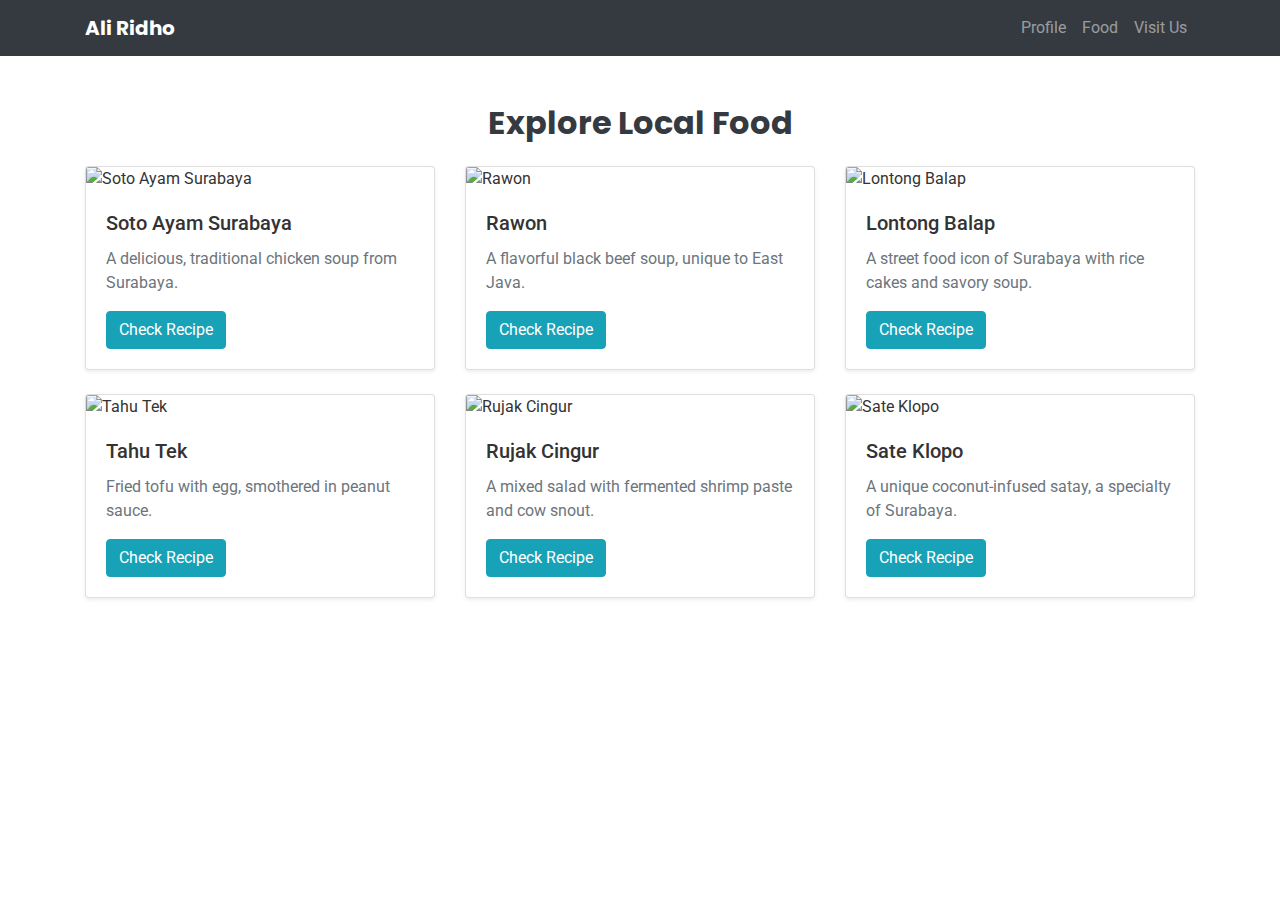
==== quiz1/food.html @ 2d35ab4a "Add files via upload" ====
<!DOCTYPE html>
<html lang="en">
<head>
    <meta charset="UTF-8">
    <meta name="viewport" content="width=device-width, initial-scale=1.0">
    <title>Local Food | Surabaya</title>
    <link rel="stylesheet" href="https://maxcdn.bootstrapcdn.com/bootstrap/4.5.2/css/bootstrap.min.css">
    <link href="https://fonts.googleapis.com/css2?family=Poppins:wght@700&family=Roboto:wght@400&display=swap" rel="stylesheet">
    <link rel="stylesheet" href="../css/style.css">
</head>
<body>
    <!-- Navbar -->
    <nav class="navbar navbar-expand-lg navbar-dark bg-dark">
      <div class="container">
        <a class="navbar-brand" href="#">Ali Ridho</a>
        <div class="collapse navbar-collapse">
          <ul class="navbar-nav ml-auto">
            <li class="nav-item"><a class="nav-link" href="../index.html">Profile</a></li>
            <li class="nav-item"><a class="nav-link" href="food.html">Food</a></li>
            <li class="nav-item"><a class="nav-link" href="hometown_tourist.html">Visit Us</a></li>
          </ul>
        </div>
      </div>
    </nav>

    <!-- Food Section -->
    <section class="food-section py-5">
        <div class="container">
            <h2 class="text-center text-dark font-weight-bold">Explore Local Food</h2>
            <div class="row mt-4">
                <!-- Soto Ayam Surabaya -->
                <div class="col-lg-4 col-md-6 mb-4">
                    <div class="card shadow-sm">
                        <img src="../images/soto.jpeg" class="card-img-top" alt="Soto Ayam Surabaya">
                        <div class="card-body">
                            <h5 class="card-title">Soto Ayam Surabaya</h5>
                            <p class="card-text text-muted">A delicious, traditional chicken soup from Surabaya.</p>
                            <button class="btn btn-info" data-toggle="modal" data-target="#recipeModal" data-recipe="soto">Check Recipe</button>
                        </div>
                    </div>
                </div>
                <!-- Rawon -->
                <div class="col-lg-4 col-md-6 mb-4">
                    <div class="card shadow-sm">
                        <img src="../images/rawon.jpeg" class="card-img-top" alt="Rawon">
                        <div class="card-body">
                            <h5 class="card-title">Rawon</h5>
                            <p class="card-text text-muted">A flavorful black beef soup, unique to East Java.</p>
                            <button class="btn btn-info" data-toggle="modal" data-target="#recipeModal" data-recipe="rawon">Check Recipe</button>
                        </div>
                    </div>
                </div>
                <!-- Lontong Balap -->
                <div class="col-lg-4 col-md-6 mb-4">
                    <div class="card shadow-sm">
                        <img src="../images/balap.jpeg" class="card-img-top" alt="Lontong Balap">
                        <div class="card-body">
                            <h5 class="card-title">Lontong Balap</h5>
                            <p class="card-text text-muted">A street food icon of Surabaya with rice cakes and savory soup.</p>
                            <button class="btn btn-info" data-toggle="modal" data-target="#recipeModal" data-recipe="lontong">Check Recipe</button>
                        </div>
                    </div>
                </div>
                <!-- Add other dishes similarly -->
                <!-- Tahu Tek -->
                <div class="col-lg-4 col-md-6 mb-4">
                    <div class="card shadow-sm">
                        <img src="../images/tahu-tek.jpg" class="card-img-top" alt="Tahu Tek">
                        <div class="card-body">
                            <h5 class="card-title">Tahu Tek</h5>
                            <p class="card-text text-muted">Fried tofu with egg, smothered in peanut sauce.</p>
                            <button class="btn btn-info" data-toggle="modal" data-target="#recipeModal" data-recipe="tahutek">Check Recipe</button>
                        </div>
                    </div>
                </div>
                <!-- Rujak Cingur -->
                <div class="col-lg-4 col-md-6 mb-4">
                    <div class="card shadow-sm">
                        <img src="../images/rujak.jpg" class="card-img-top" alt="Rujak Cingur">
                        <div class="card-body">
                            <h5 class="card-title">Rujak Cingur</h5>
                            <p class="card-text text-muted">A mixed salad with fermented shrimp paste and cow snout.</p>
                            <button class="btn btn-info" data-toggle="modal" data-target="#recipeModal" data-recipe="rujak">Check Recipe</button>
                        </div>
                    </div>
                </div>
                <!-- Sate Klopo -->
                <div class="col-lg-4 col-md-6 mb-4">
                    <div class="card shadow-sm">
                        <img src="../images/sate.jpeg" class="card-img-top" alt="Sate Klopo">
                        <div class="card-body">
                            <h5 class="card-title">Sate Klopo</h5>
                            <p class="card-text text-muted">A unique coconut-infused satay, a specialty of Surabaya.</p>
                            <button class="btn btn-info" data-toggle="modal" data-target="#recipeModal" data-recipe="sate">Check Recipe</button>
                        </div>
                    </div>
                </div>
            </div>
        </div>
    </section>

    <!-- Modal for Recipes -->
    <div class="modal fade" id="recipeModal" tabindex="-1" aria-labelledby="recipeModalLabel" aria-hidden="true">
      <div class="modal-dialog modal-dialog-centered">
        <div class="modal-content">
          <div class="modal-header">
            <h5 class="modal-title" id="recipeModalLabel">Recipe</h5>
            <button type="button" class="close" data-dismiss="modal" aria-label="Close">
              <span aria-hidden="true">&times;</span>
            </button>
          </div>
          <div class="modal-body" id="recipeContent">
            <!-- Recipe details will be injected here -->
          </div>
          <div class="modal-footer">
            <button type="button" class="btn btn-secondary" data-dismiss="modal">Close</button>
          </div>
        </div>
      </div>
    </div>

    <script src="https://ajax.googleapis.com/ajax/libs/jquery/3.5.1/jquery.min.js"></script>
    <script src="https://maxcdn.bootstrapcdn.com/bootstrap/4.5.2/js/bootstrap.min.js"></script>
    <script src="../js/recipe.js"></script>
</body>
</html>
---- css/style.css ----
body {
    font-family: 'Roboto', sans-serif;
    color: #333;
}

.navbar-brand {
    font-family: 'Poppins', sans-serif;
    font-weight: 700;
}

.hero {
    height: 100vh;
    background-size: cover;
    background-position: center;
    color: #FDFDFD;
}

.hero .container {
    position: relative;
    top: 50%;
    transform: translateY(-50%);
}

.food-section h2, .tourist-section h2 {
    font-family: 'Poppins', sans-serif;
}

.card {
    transition: all 0.3s ease;
}

.card:hover {
    transform: translateY(-10px);
    box-shadow: 0 10px 20px rgba(0, 0, 0, 0.2);
}
/* Card hover effect */
.card:hover {
    transform: translateY(-10px);
    box-shadow: 0 10px 20px rgba(0, 0, 0, 0.2);
}

/* Modal styling for recipe */
.modal-title {
    font-family: 'Poppins', sans-serif;
    font-weight: 700;
}

.modal-body {
    font-family: 'Roboto', sans-serif;
    font-size: 16px;
    color: #333;
}

.modal-vid{
    width: 300px;
}

/* Default state for sections */
.story-section {
    margin-bottom: 30px; /* Add space between sections */
}

.story-image {
    width: 100%; /* Makes the image responsive */
    max-width: 600px; /* Sets a maximum width for the image */
    height: auto; /* Maintains the aspect ratio */
    border-radius: 8px; /* Optional: adds rounded corners */
    display: block; /* Centers the image */
    margin: 0 auto; /* Centers the image horizontally */
}

.story-section p {
    margin-top: 15px; /* Space between the image and text */
}


.story-section.animate {
    opacity: 1;
    transform: translateY(0); /* Move to original position */
}

/* Animating the text elements */
.text-animate {
    opacity: 0;
    transform: translateY(30px); /* Slight downward offset for text */
    transition: all 0.5s ease-out;
}

.story-section.animate .text-animate {
    opacity: 1;
    transform: translateY(0); /* Move text to original position */
}

/* Add delay for staggered effect */
h2.text-animate {
    transition-delay: 0.1s;
}

p.text-animate {
    transition-delay: 0.2s;
}

button.text-animate {
    transition-delay: 0.3s;
}
/* Minimize Button Styling */
.minimize-btn {
    font-size: 18px;
    border: none;
    background: none;
    margin-right: 10px;
    cursor: pointer;
    color: #333;
}

/* Minimized Modal */
.modal.minimized .modal-dialog {
    width: 300px;
    height: 200px;
}

/* Minimized Video */
.modal.minimized .modal-vid {
    width: 100%;
    height: 100px; /* Adjusted video height */
}

/* Hide the text description when minimized */
.modal.minimized .modal-description {
    display: none;
}
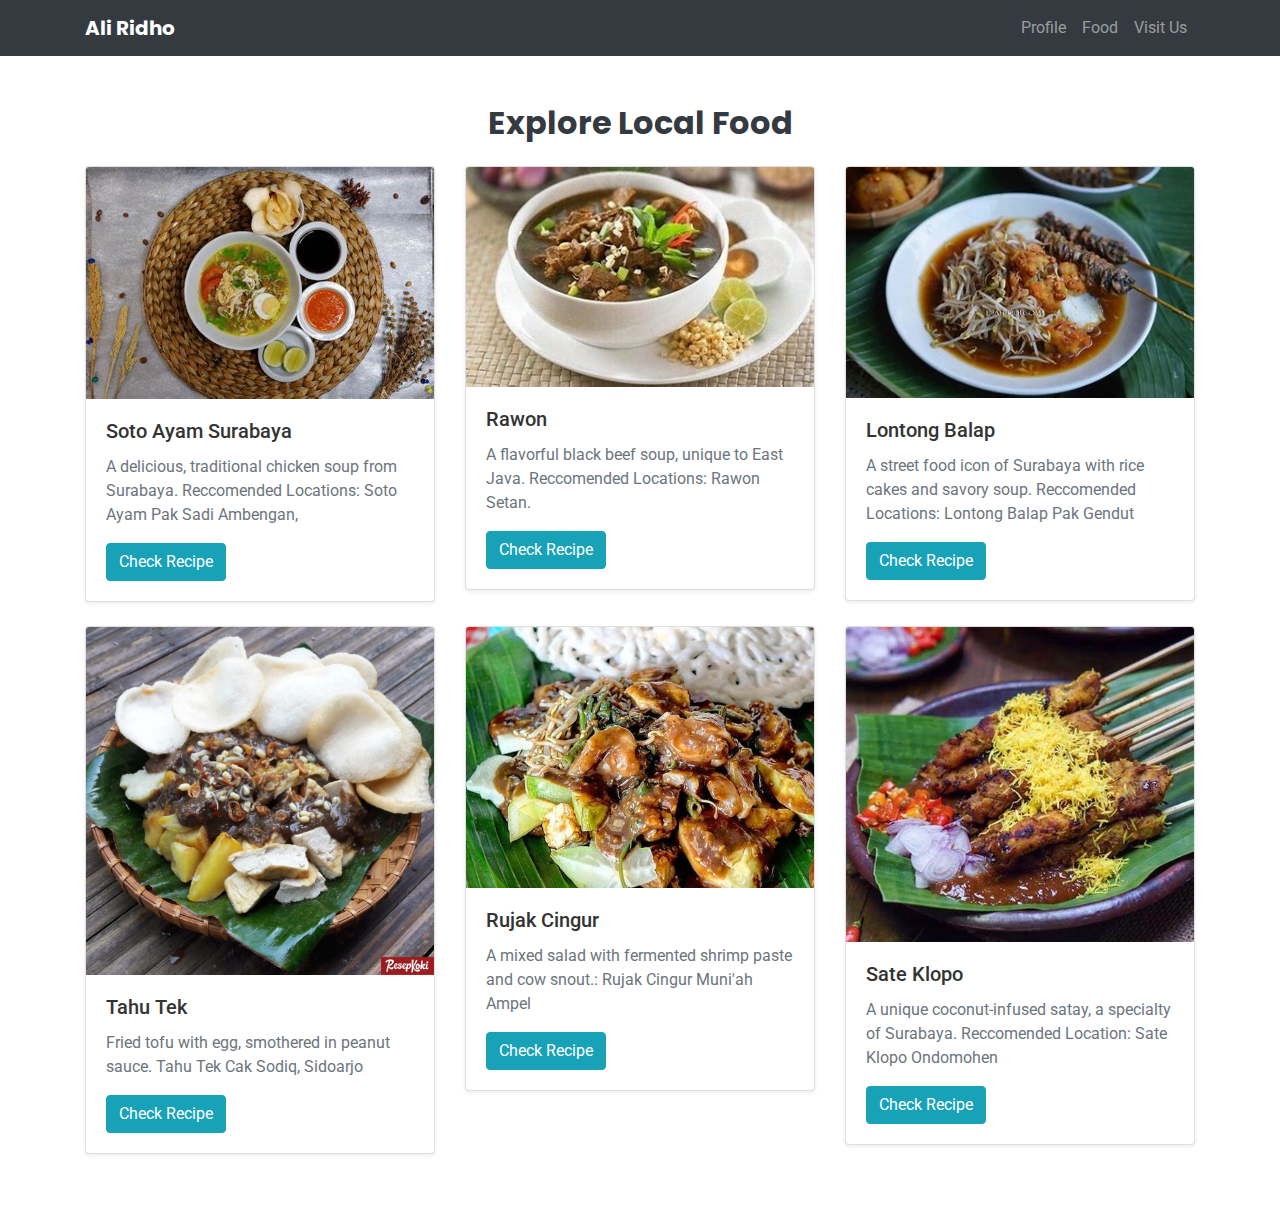
==== commit c8fea5e0: "Update food.html" ====
--- a/quiz1/food.html
+++ b/quiz1/food.html
@@ -34,7 +34,7 @@
                         <img src="../images/soto.jpeg" class="card-img-top" alt="Soto Ayam Surabaya">
                         <div class="card-body">
                             <h5 class="card-title">Soto Ayam Surabaya</h5>
-                            <p class="card-text text-muted">A delicious, traditional chicken soup from Surabaya.</p>
+                            <p class="card-text text-muted">A delicious, traditional chicken soup from Surabaya. Reccomended Locations: Soto Ayam Pak Sadi Ambengan, </p>
                             <button class="btn btn-info" data-toggle="modal" data-target="#recipeModal" data-recipe="soto">Check Recipe</button>
                         </div>
                     </div>
@@ -45,7 +45,7 @@
                         <img src="../images/rawon.jpeg" class="card-img-top" alt="Rawon">
                         <div class="card-body">
                             <h5 class="card-title">Rawon</h5>
-                            <p class="card-text text-muted">A flavorful black beef soup, unique to East Java.</p>
+                            <p class="card-text text-muted">A flavorful black beef soup, unique to East Java. Reccomended Locations: Rawon Setan. </p>
                             <button class="btn btn-info" data-toggle="modal" data-target="#recipeModal" data-recipe="rawon">Check Recipe</button>
                         </div>
                     </div>
@@ -56,7 +56,7 @@
                         <img src="../images/balap.jpeg" class="card-img-top" alt="Lontong Balap">
                         <div class="card-body">
                             <h5 class="card-title">Lontong Balap</h5>
-                            <p class="card-text text-muted">A street food icon of Surabaya with rice cakes and savory soup.</p>
+                            <p class="card-text text-muted">A street food icon of Surabaya with rice cakes and savory soup. Reccomended Locations: Lontong Balap Pak Gendut</p>
                             <button class="btn btn-info" data-toggle="modal" data-target="#recipeModal" data-recipe="lontong">Check Recipe</button>
                         </div>
                     </div>
@@ -68,7 +68,7 @@
                         <img src="../images/tahu-tek.jpg" class="card-img-top" alt="Tahu Tek">
                         <div class="card-body">
                             <h5 class="card-title">Tahu Tek</h5>
-                            <p class="card-text text-muted">Fried tofu with egg, smothered in peanut sauce.</p>
+                            <p class="card-text text-muted">Fried tofu with egg, smothered in peanut sauce. Tahu Tek Cak Sodiq, Sidoarjo</p>
                             <button class="btn btn-info" data-toggle="modal" data-target="#recipeModal" data-recipe="tahutek">Check Recipe</button>
                         </div>
                     </div>
@@ -79,7 +79,7 @@
                         <img src="../images/rujak.jpg" class="card-img-top" alt="Rujak Cingur">
                         <div class="card-body">
                             <h5 class="card-title">Rujak Cingur</h5>
-                            <p class="card-text text-muted">A mixed salad with fermented shrimp paste and cow snout.</p>
+                            <p class="card-text text-muted">A mixed salad with fermented shrimp paste and cow snout.: Rujak Cingur Muni'ah Ampel</p>
                             <button class="btn btn-info" data-toggle="modal" data-target="#recipeModal" data-recipe="rujak">Check Recipe</button>
                         </div>
                     </div>
@@ -90,7 +90,7 @@
                         <img src="../images/sate.jpeg" class="card-img-top" alt="Sate Klopo">
                         <div class="card-body">
                             <h5 class="card-title">Sate Klopo</h5>
-                            <p class="card-text text-muted">A unique coconut-infused satay, a specialty of Surabaya.</p>
+                            <p class="card-text text-muted">A unique coconut-infused satay, a specialty of Surabaya. Reccomended Location: Sate Klopo Ondomohen</p>
                             <button class="btn btn-info" data-toggle="modal" data-target="#recipeModal" data-recipe="sate">Check Recipe</button>
                         </div>
                     </div>
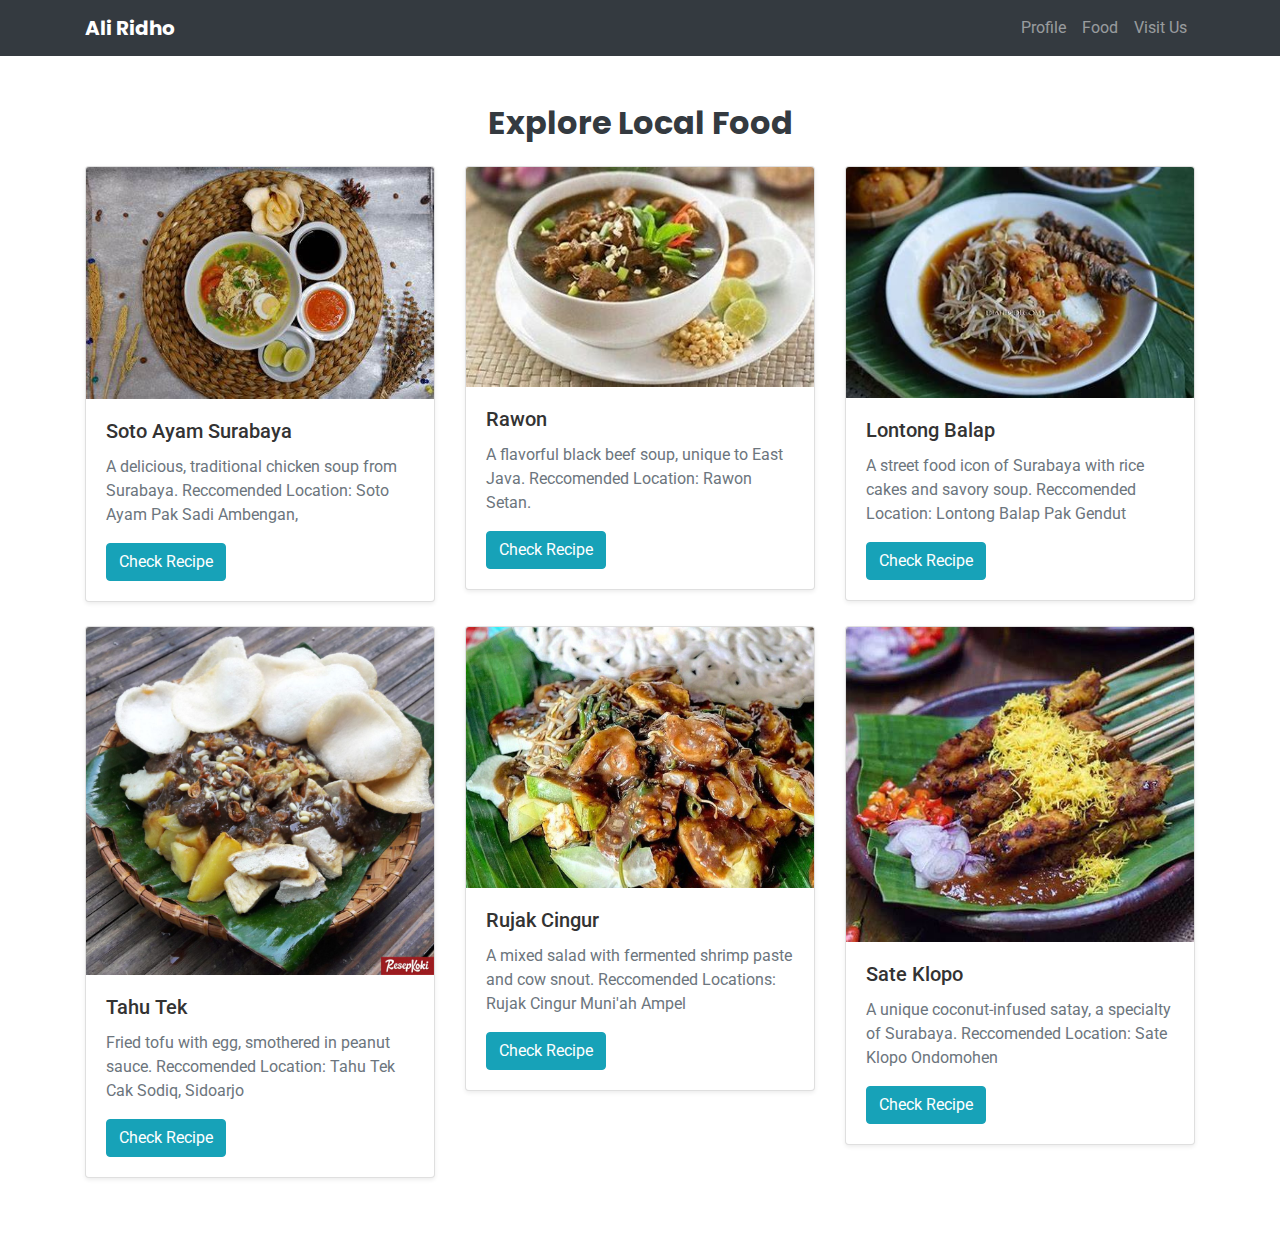
==== commit 58651904: "Update food.html" ====
--- a/quiz1/food.html
+++ b/quiz1/food.html
@@ -34,7 +34,7 @@
                         <img src="../images/soto.jpeg" class="card-img-top" alt="Soto Ayam Surabaya">
                         <div class="card-body">
                             <h5 class="card-title">Soto Ayam Surabaya</h5>
-                            <p class="card-text text-muted">A delicious, traditional chicken soup from Surabaya. Reccomended Locations: Soto Ayam Pak Sadi Ambengan, </p>
+                            <p class="card-text text-muted">A delicious, traditional chicken soup from Surabaya. Reccomended Location: Soto Ayam Pak Sadi Ambengan, </p>
                             <button class="btn btn-info" data-toggle="modal" data-target="#recipeModal" data-recipe="soto">Check Recipe</button>
                         </div>
                     </div>
@@ -45,7 +45,7 @@
                         <img src="../images/rawon.jpeg" class="card-img-top" alt="Rawon">
                         <div class="card-body">
                             <h5 class="card-title">Rawon</h5>
-                            <p class="card-text text-muted">A flavorful black beef soup, unique to East Java. Reccomended Locations: Rawon Setan. </p>
+                            <p class="card-text text-muted">A flavorful black beef soup, unique to East Java. Reccomended Location: Rawon Setan. </p>
                             <button class="btn btn-info" data-toggle="modal" data-target="#recipeModal" data-recipe="rawon">Check Recipe</button>
                         </div>
                     </div>
@@ -56,7 +56,7 @@
                         <img src="../images/balap.jpeg" class="card-img-top" alt="Lontong Balap">
                         <div class="card-body">
                             <h5 class="card-title">Lontong Balap</h5>
-                            <p class="card-text text-muted">A street food icon of Surabaya with rice cakes and savory soup. Reccomended Locations: Lontong Balap Pak Gendut</p>
+                            <p class="card-text text-muted">A street food icon of Surabaya with rice cakes and savory soup. Reccomended Location: Lontong Balap Pak Gendut</p>
                             <button class="btn btn-info" data-toggle="modal" data-target="#recipeModal" data-recipe="lontong">Check Recipe</button>
                         </div>
                     </div>
@@ -68,7 +68,7 @@
                         <img src="../images/tahu-tek.jpg" class="card-img-top" alt="Tahu Tek">
                         <div class="card-body">
                             <h5 class="card-title">Tahu Tek</h5>
-                            <p class="card-text text-muted">Fried tofu with egg, smothered in peanut sauce. Tahu Tek Cak Sodiq, Sidoarjo</p>
+                            <p class="card-text text-muted">Fried tofu with egg, smothered in peanut sauce. Reccomended Location: Tahu Tek Cak Sodiq, Sidoarjo</p>
                             <button class="btn btn-info" data-toggle="modal" data-target="#recipeModal" data-recipe="tahutek">Check Recipe</button>
                         </div>
                     </div>
@@ -79,7 +79,7 @@
                         <img src="../images/rujak.jpg" class="card-img-top" alt="Rujak Cingur">
                         <div class="card-body">
                             <h5 class="card-title">Rujak Cingur</h5>
-                            <p class="card-text text-muted">A mixed salad with fermented shrimp paste and cow snout.: Rujak Cingur Muni'ah Ampel</p>
+                            <p class="card-text text-muted">A mixed salad with fermented shrimp paste and cow snout. Reccomended Locations: Rujak Cingur Muni'ah Ampel</p>
                             <button class="btn btn-info" data-toggle="modal" data-target="#recipeModal" data-recipe="rujak">Check Recipe</button>
                         </div>
                     </div>
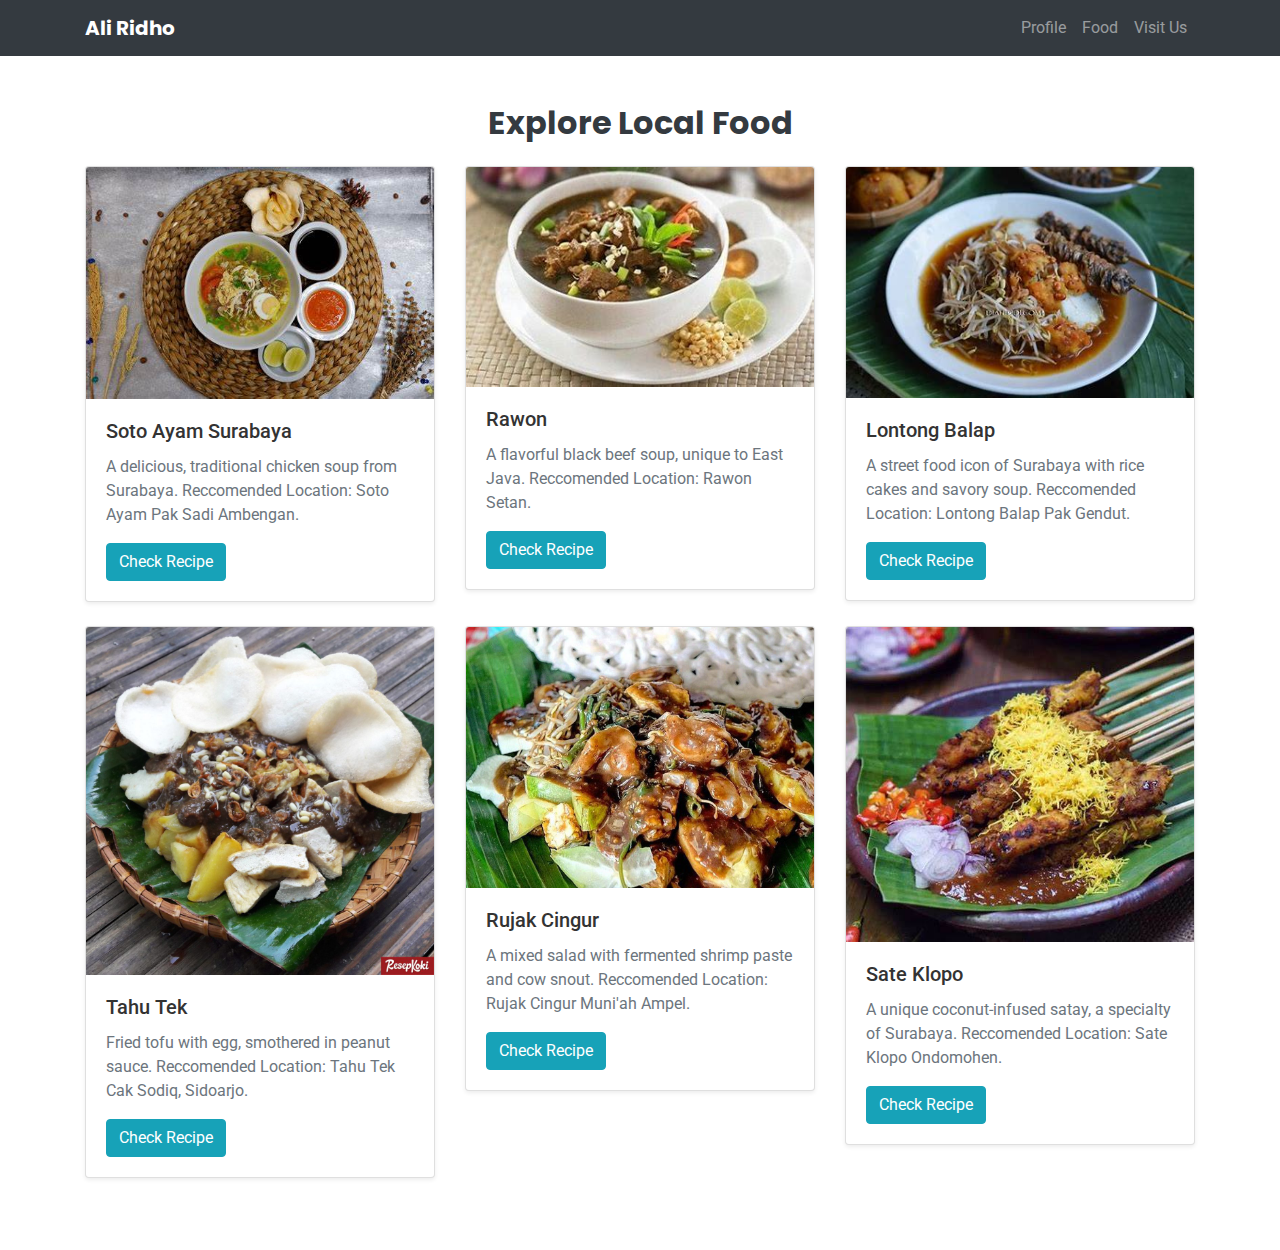
==== commit efb496a0: "Update food.html" ====
--- a/quiz1/food.html
+++ b/quiz1/food.html
@@ -34,7 +34,7 @@
                         <img src="../images/soto.jpeg" class="card-img-top" alt="Soto Ayam Surabaya">
                         <div class="card-body">
                             <h5 class="card-title">Soto Ayam Surabaya</h5>
-                            <p class="card-text text-muted">A delicious, traditional chicken soup from Surabaya. Reccomended Location: Soto Ayam Pak Sadi Ambengan, </p>
+                            <p class="card-text text-muted">A delicious, traditional chicken soup from Surabaya. Reccomended Location: Soto Ayam Pak Sadi Ambengan.</p>
                             <button class="btn btn-info" data-toggle="modal" data-target="#recipeModal" data-recipe="soto">Check Recipe</button>
                         </div>
                     </div>
@@ -45,7 +45,7 @@
                         <img src="../images/rawon.jpeg" class="card-img-top" alt="Rawon">
                         <div class="card-body">
                             <h5 class="card-title">Rawon</h5>
-                            <p class="card-text text-muted">A flavorful black beef soup, unique to East Java. Reccomended Location: Rawon Setan. </p>
+                            <p class="card-text text-muted">A flavorful black beef soup, unique to East Java. Reccomended Location: Rawon Setan.</p>
                             <button class="btn btn-info" data-toggle="modal" data-target="#recipeModal" data-recipe="rawon">Check Recipe</button>
                         </div>
                     </div>
@@ -56,7 +56,7 @@
                         <img src="../images/balap.jpeg" class="card-img-top" alt="Lontong Balap">
                         <div class="card-body">
                             <h5 class="card-title">Lontong Balap</h5>
-                            <p class="card-text text-muted">A street food icon of Surabaya with rice cakes and savory soup. Reccomended Location: Lontong Balap Pak Gendut</p>
+                            <p class="card-text text-muted">A street food icon of Surabaya with rice cakes and savory soup. Reccomended Location: Lontong Balap Pak Gendut.</p>
                             <button class="btn btn-info" data-toggle="modal" data-target="#recipeModal" data-recipe="lontong">Check Recipe</button>
                         </div>
                     </div>
@@ -68,7 +68,7 @@
                         <img src="../images/tahu-tek.jpg" class="card-img-top" alt="Tahu Tek">
                         <div class="card-body">
                             <h5 class="card-title">Tahu Tek</h5>
-                            <p class="card-text text-muted">Fried tofu with egg, smothered in peanut sauce. Reccomended Location: Tahu Tek Cak Sodiq, Sidoarjo</p>
+                            <p class="card-text text-muted">Fried tofu with egg, smothered in peanut sauce. Reccomended Location: Tahu Tek Cak Sodiq, Sidoarjo.</p>
                             <button class="btn btn-info" data-toggle="modal" data-target="#recipeModal" data-recipe="tahutek">Check Recipe</button>
                         </div>
                     </div>
@@ -79,7 +79,7 @@
                         <img src="../images/rujak.jpg" class="card-img-top" alt="Rujak Cingur">
                         <div class="card-body">
                             <h5 class="card-title">Rujak Cingur</h5>
-                            <p class="card-text text-muted">A mixed salad with fermented shrimp paste and cow snout. Reccomended Locations: Rujak Cingur Muni'ah Ampel</p>
+                            <p class="card-text text-muted">A mixed salad with fermented shrimp paste and cow snout. Reccomended Location: Rujak Cingur Muni'ah Ampel.</p>
                             <button class="btn btn-info" data-toggle="modal" data-target="#recipeModal" data-recipe="rujak">Check Recipe</button>
                         </div>
                     </div>
@@ -90,7 +90,7 @@
                         <img src="../images/sate.jpeg" class="card-img-top" alt="Sate Klopo">
                         <div class="card-body">
                             <h5 class="card-title">Sate Klopo</h5>
-                            <p class="card-text text-muted">A unique coconut-infused satay, a specialty of Surabaya. Reccomended Location: Sate Klopo Ondomohen</p>
+                            <p class="card-text text-muted">A unique coconut-infused satay, a specialty of Surabaya. Reccomended Location: Sate Klopo Ondomohen.</p>
                             <button class="btn btn-info" data-toggle="modal" data-target="#recipeModal" data-recipe="sate">Check Recipe</button>
                         </div>
                     </div>
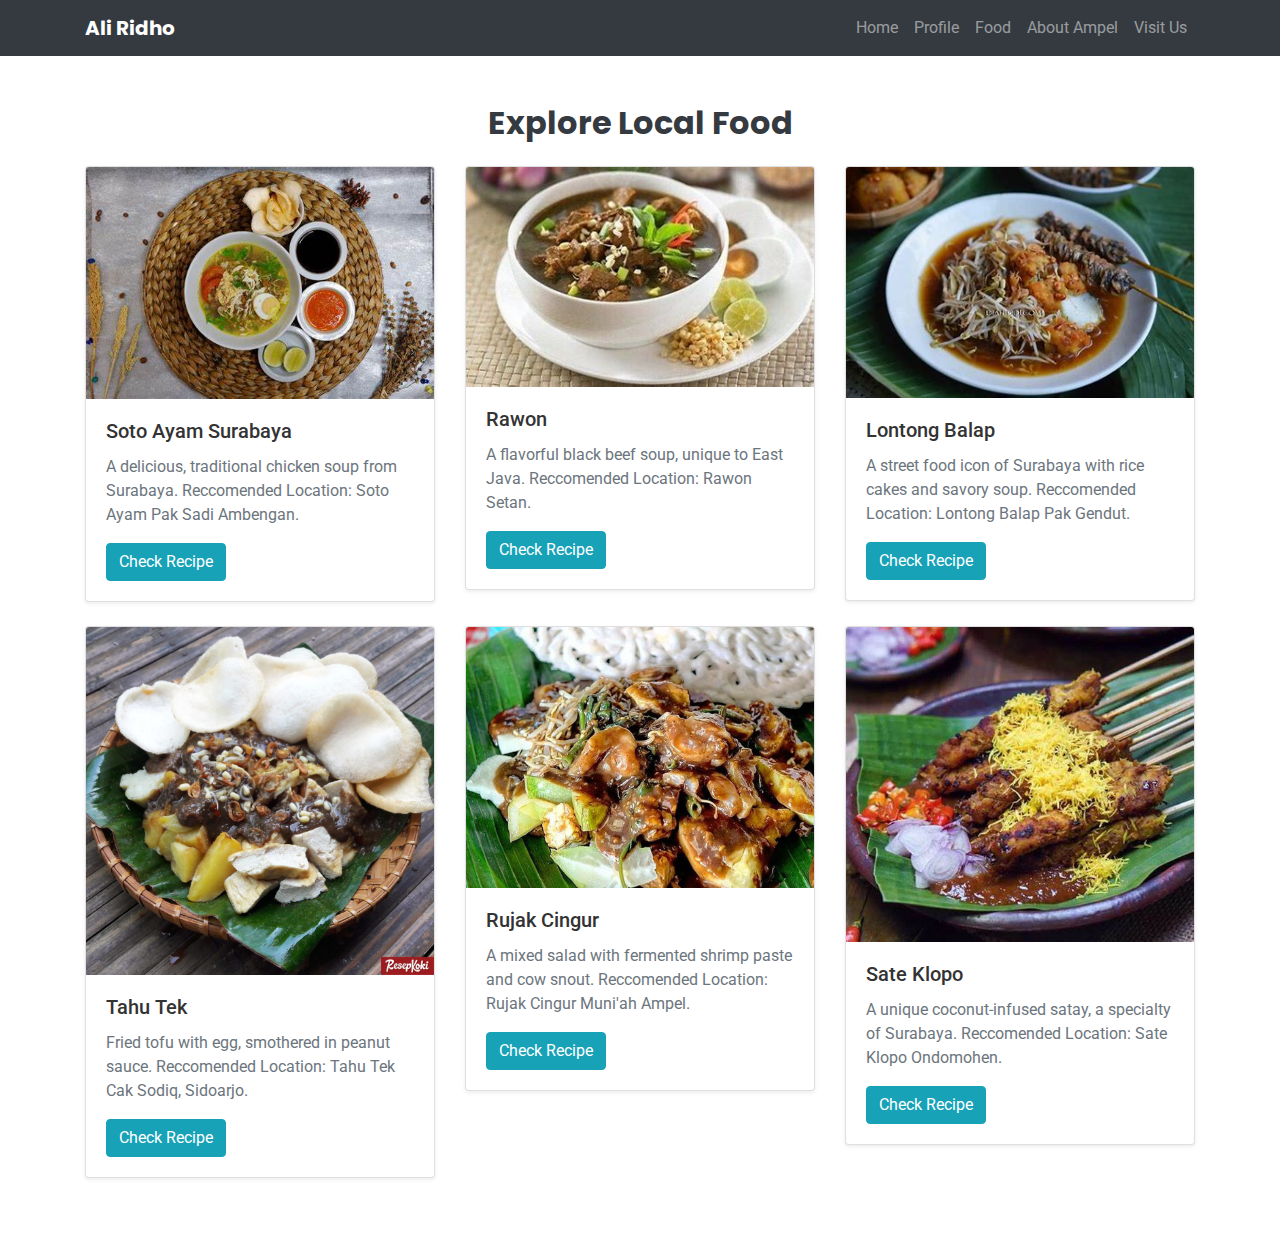
==== commit 7836b970: "added 2 more pages" ====
--- a/quiz1/food.html
+++ b/quiz1/food.html
@@ -15,9 +15,11 @@
         <a class="navbar-brand" href="#">Ali Ridho</a>
         <div class="collapse navbar-collapse">
           <ul class="navbar-nav ml-auto">
-            <li class="nav-item"><a class="nav-link" href="../index.html">Profile</a></li>
+            <li class="nav-item"><a class="nav-link" href="../index.html">Home</a></li>
+            <li class="nav-item"><a class="nav-link" href="profile.html">Profile</a></li>
             <li class="nav-item"><a class="nav-link" href="food.html">Food</a></li>
-            <li class="nav-item"><a class="nav-link" href="hometown_tourist.html">Visit Us</a></li>
+            <li class="nav-item"><a class="nav-link" href="hometown.html">About Ampel</a></li>
+            <li class="nav-item"><a class="nav-link" href="tourist.html">Visit Us</a></li>
           </ul>
         </div>
       </div>
